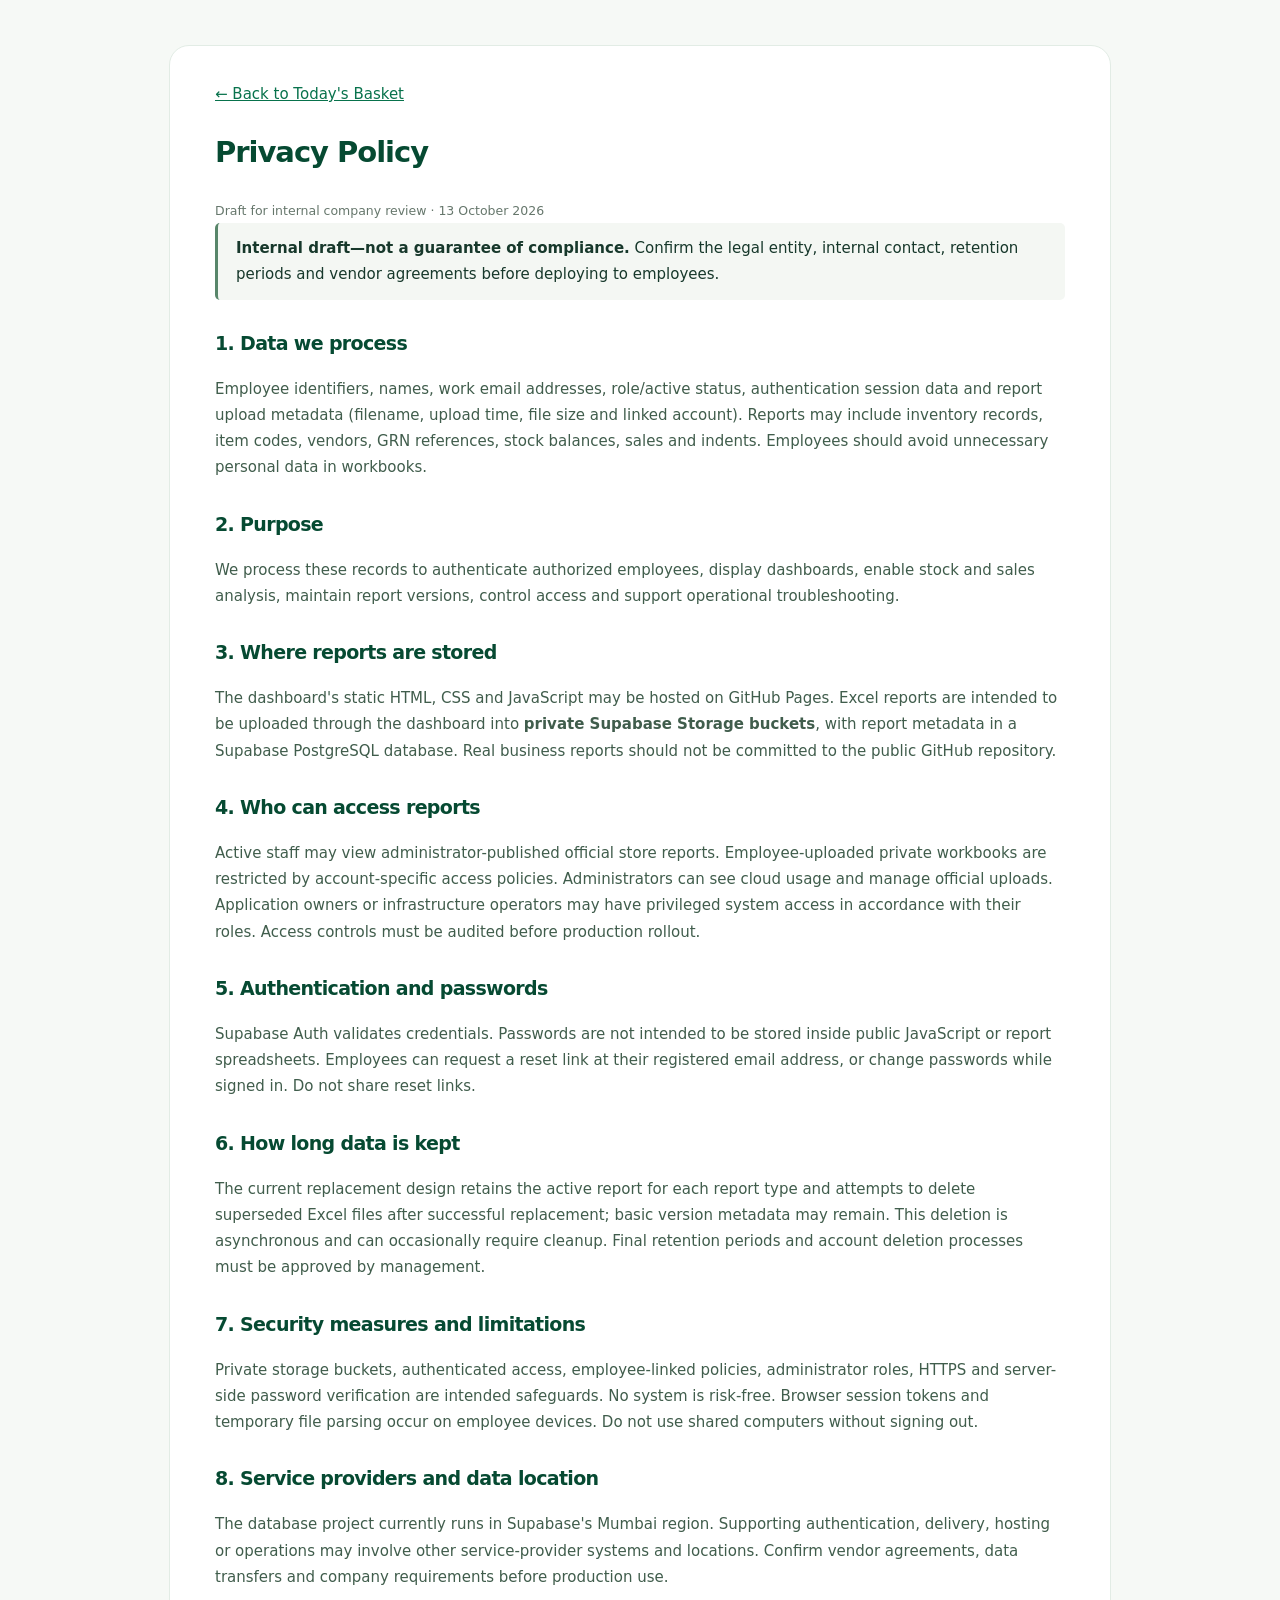
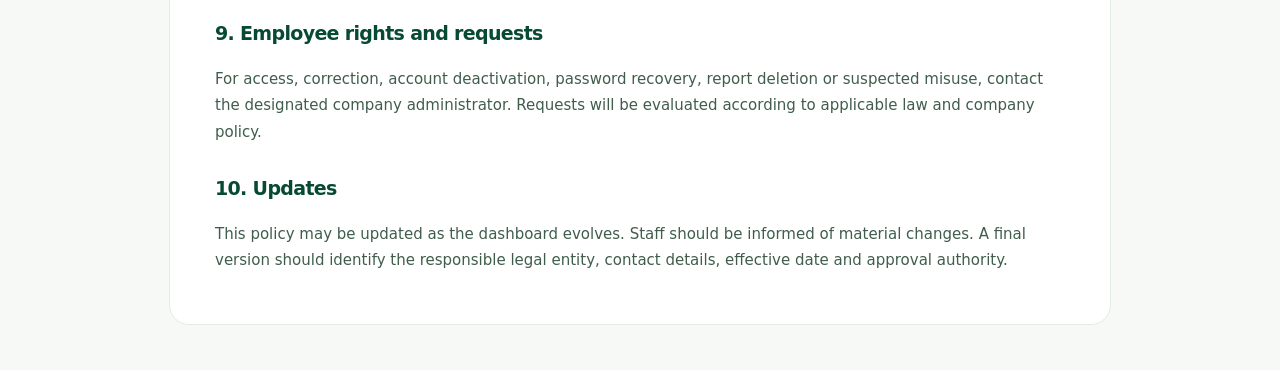
==== privacy.html @ f482ea7e "Add files via upload" ====
<!doctype html><html lang="en"><head><meta charset="utf-8"><meta name="viewport" content="width=device-width,initial-scale=1"><title>Privacy Policy | Today's Basket</title><style>body{font:15px/1.75 Inter,system-ui,sans-serif;background:#f6f9f6;color:#17382b;margin:0}main{max-width:850px;margin:45px auto;padding:35px 45px;background:white;border:1px solid #e2ece5;border-radius:20px}h1,h2{letter-spacing:-.035em;color:#064a32}h1{font-size:29px}h2{font-size:19px;margin-top:27px}p,li{color:#405d4c}a{color:#08724c}small{color:#66776c}.notice{padding:12px 18px;background:#f4f7f3;border-left:3px solid #58866a;border-radius:5px}@media(max-width:680px){main{margin:0;border:0;padding:25px}}</style></head><body><main><a href="index.html">← Back to Today's Basket</a><h1>Privacy Policy</h1><small>Draft for internal company review · 13 October 2026</small><div class="notice"><b>Internal draft—not a guarantee of compliance.</b> Confirm the legal entity, internal contact, retention periods and vendor agreements before deploying to employees.</div>
<h2>1. Data we process</h2><p>Employee identifiers, names, work email addresses, role/active status, authentication session data and report upload metadata (filename, upload time, file size and linked account). Reports may include inventory records, item codes, vendors, GRN references, stock balances, sales and indents. Employees should avoid unnecessary personal data in workbooks.</p>
<h2>2. Purpose</h2><p>We process these records to authenticate authorized employees, display dashboards, enable stock and sales analysis, maintain report versions, control access and support operational troubleshooting.</p>
<h2>3. Where reports are stored</h2><p>The dashboard's static HTML, CSS and JavaScript may be hosted on GitHub Pages. Excel reports are intended to be uploaded through the dashboard into <b>private Supabase Storage buckets</b>, with report metadata in a Supabase PostgreSQL database. Real business reports should not be committed to the public GitHub repository.</p>
<h2>4. Who can access reports</h2><p>Active staff may view administrator-published official store reports. Employee-uploaded private workbooks are restricted by account-specific access policies. Administrators can see cloud usage and manage official uploads. Application owners or infrastructure operators may have privileged system access in accordance with their roles. Access controls must be audited before production rollout.</p>
<h2>5. Authentication and passwords</h2><p>Supabase Auth validates credentials. Passwords are not intended to be stored inside public JavaScript or report spreadsheets. Employees can request a reset link at their registered email address, or change passwords while signed in. Do not share reset links.</p>
<h2>6. How long data is kept</h2><p>The current replacement design retains the active report for each report type and attempts to delete superseded Excel files after successful replacement; basic version metadata may remain. This deletion is asynchronous and can occasionally require cleanup. Final retention periods and account deletion processes must be approved by management.</p>
<h2>7. Security measures and limitations</h2><p>Private storage buckets, authenticated access, employee-linked policies, administrator roles, HTTPS and server-side password verification are intended safeguards. No system is risk-free. Browser session tokens and temporary file parsing occur on employee devices. Do not use shared computers without signing out.</p>
<h2>8. Service providers and data location</h2><p>The database project currently runs in Supabase's Mumbai region. Supporting authentication, delivery, hosting or operations may involve other service-provider systems and locations. Confirm vendor agreements, data transfers and company requirements before production use.</p>
<h2>9. Employee rights and requests</h2><p>For access, correction, account deactivation, password recovery, report deletion or suspected misuse, contact the designated company administrator. Requests will be evaluated according to applicable law and company policy.</p>
<h2>10. Updates</h2><p>This policy may be updated as the dashboard evolves. Staff should be informed of material changes. A final version should identify the responsible legal entity, contact details, effective date and approval authority.</p></main></body></html>
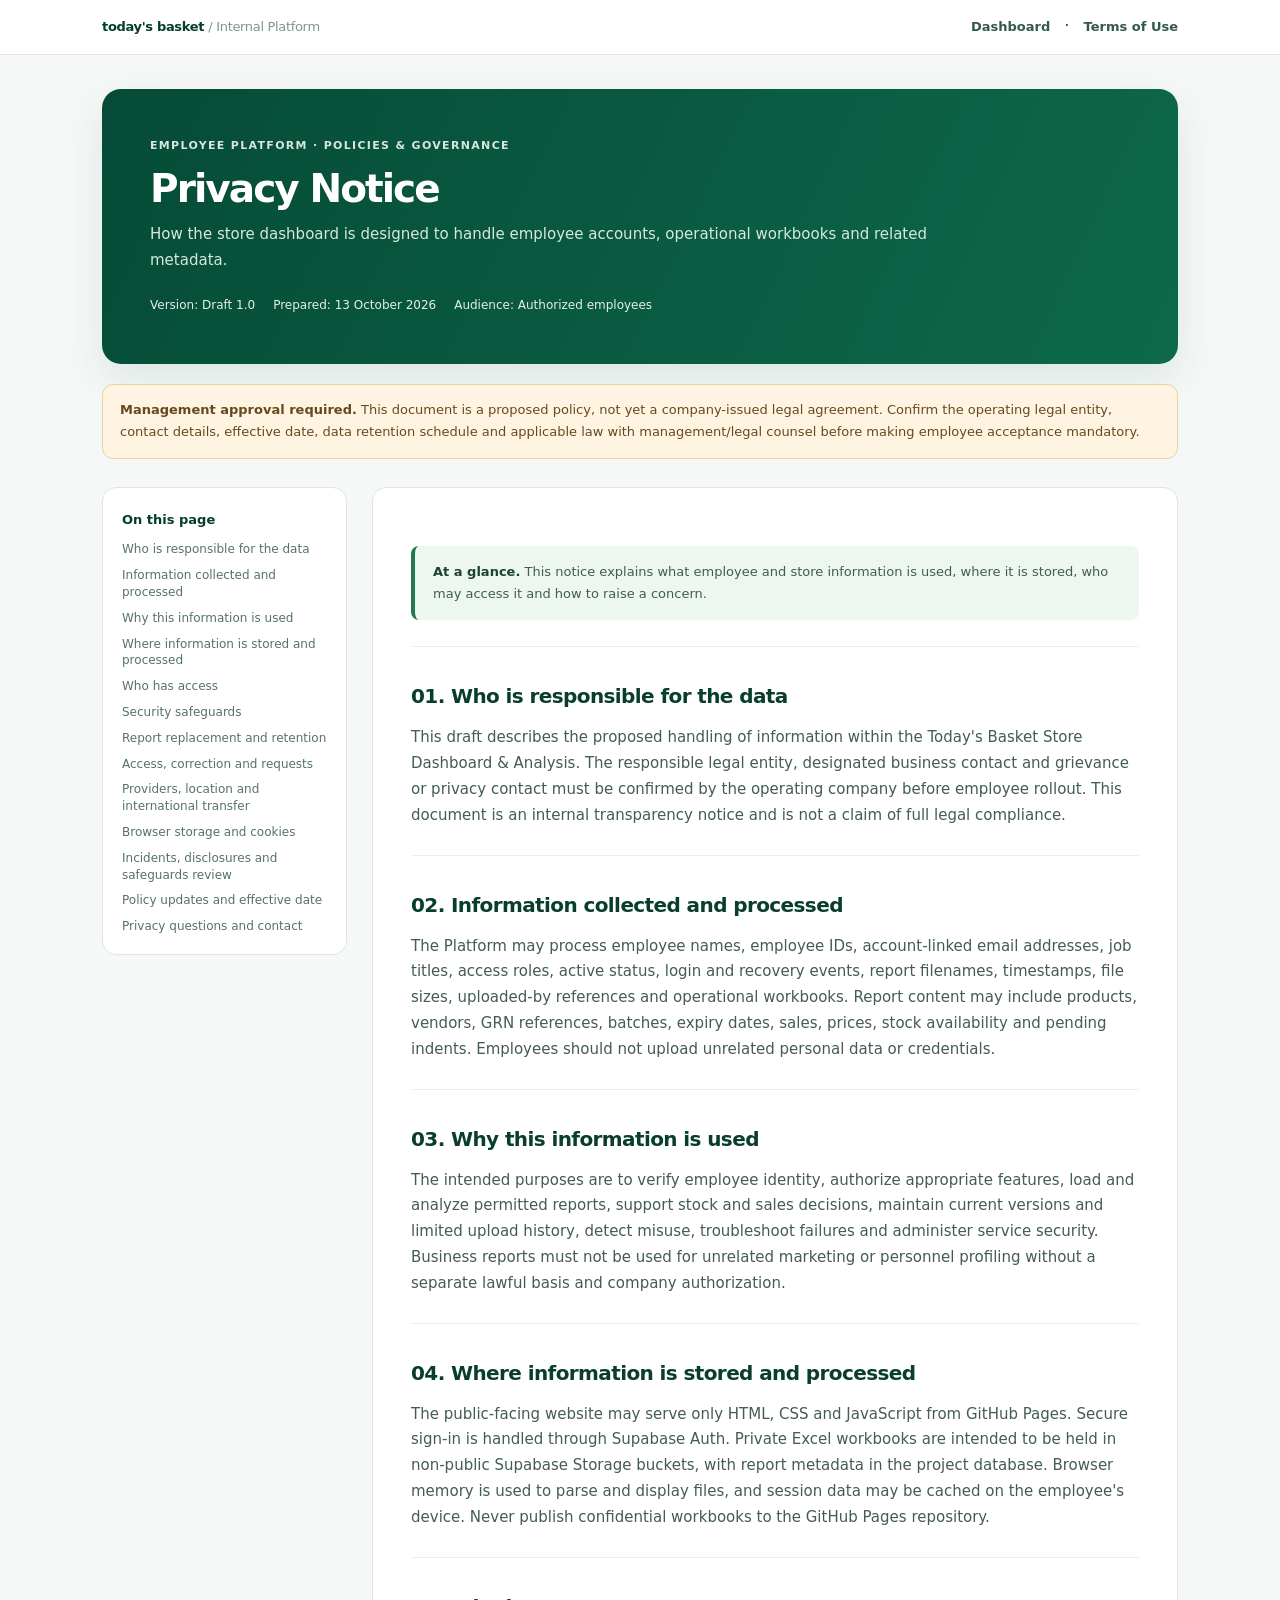
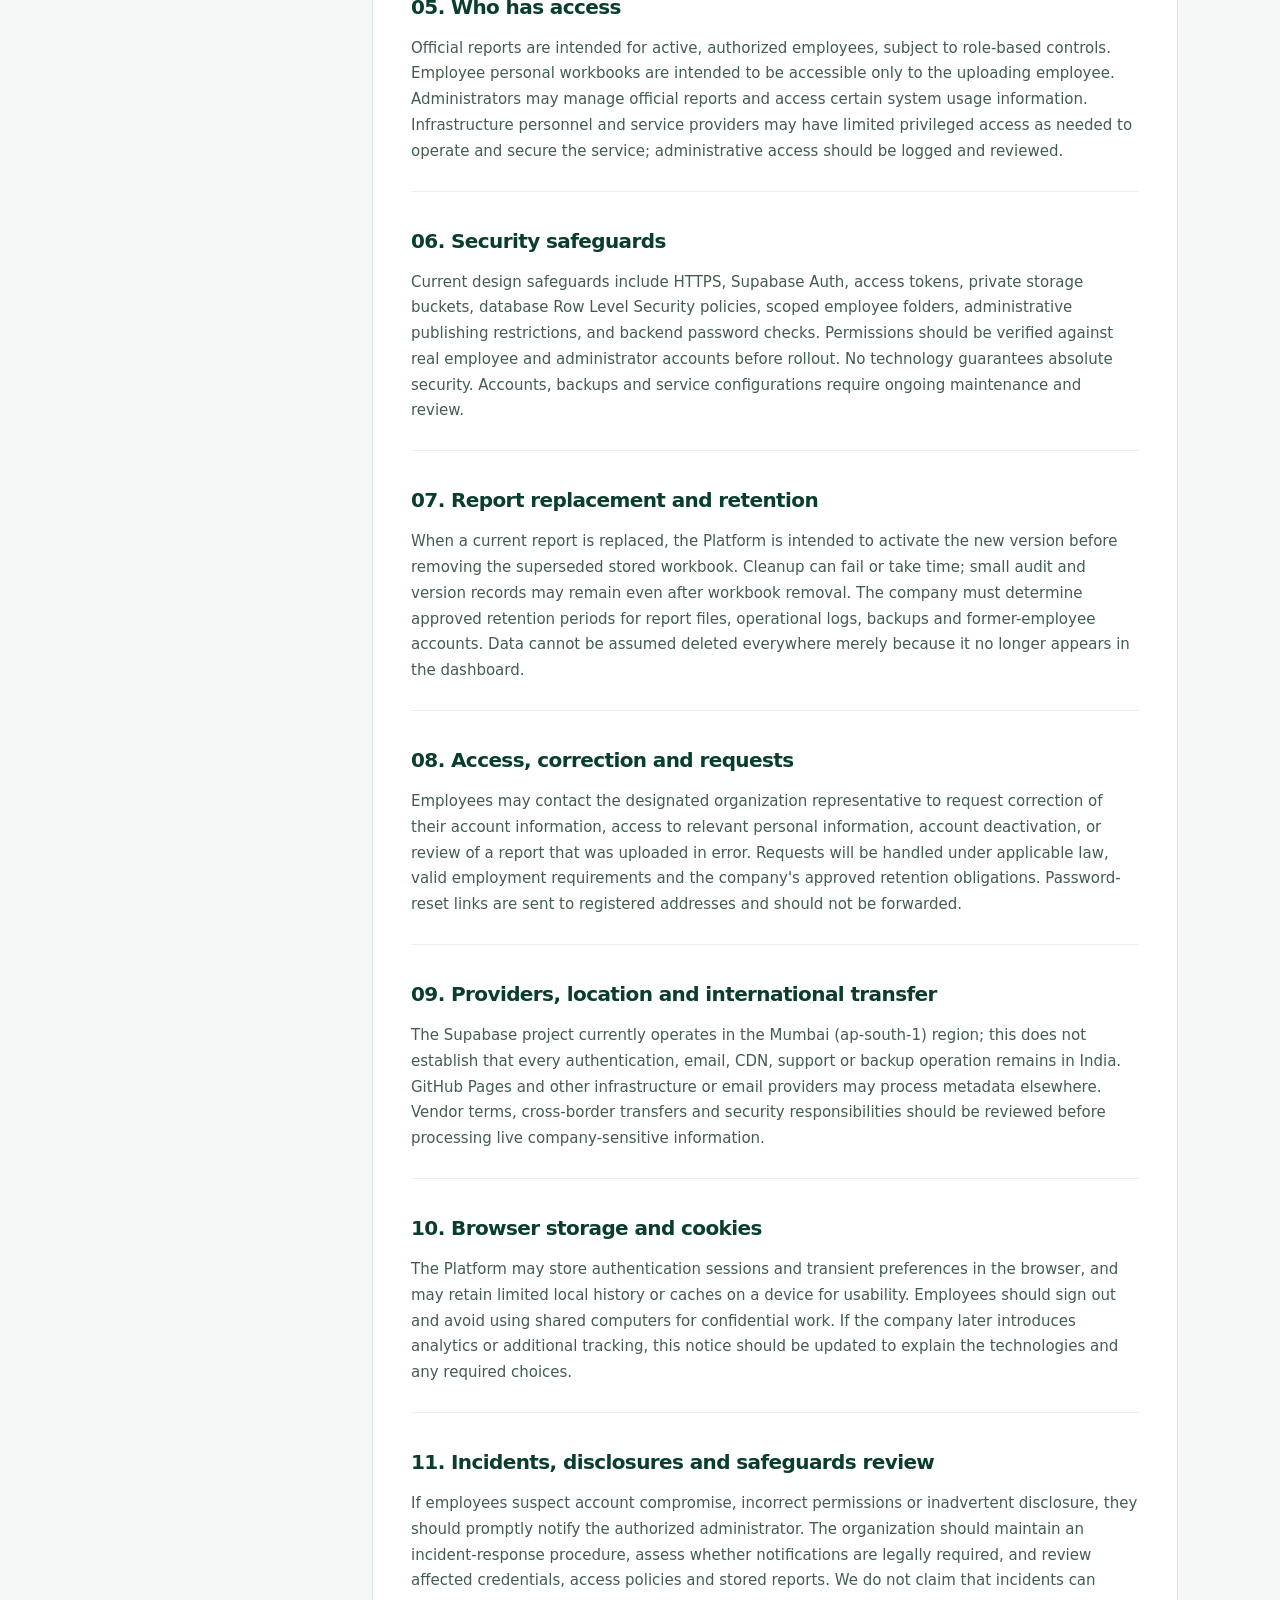
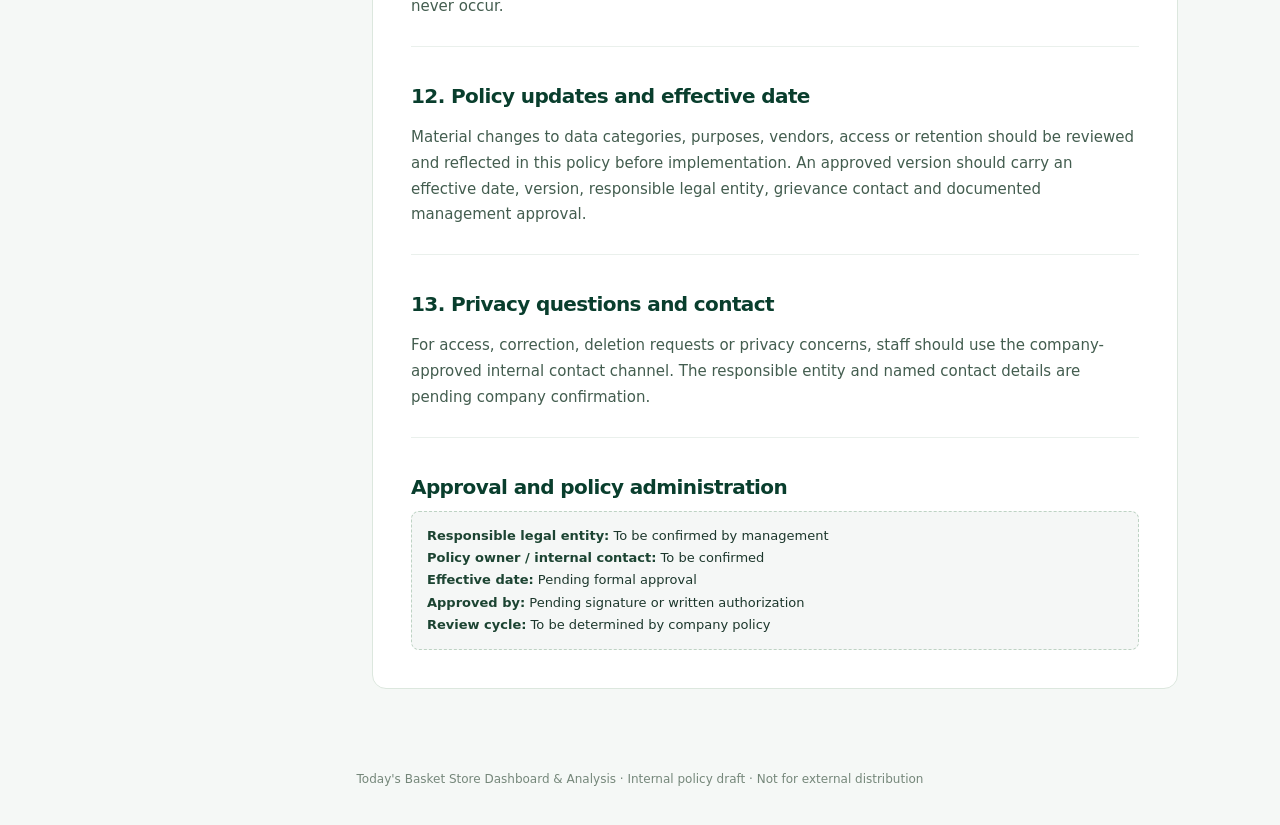
==== commit 2d9740f0: "Add files via upload" ====
--- a/privacy.html
+++ b/privacy.html
@@ -1,11 +1,6 @@
-<!doctype html><html lang="en"><head><meta charset="utf-8"><meta name="viewport" content="width=device-width,initial-scale=1"><title>Privacy Policy | Today's Basket</title><style>body{font:15px/1.75 Inter,system-ui,sans-serif;background:#f6f9f6;color:#17382b;margin:0}main{max-width:850px;margin:45px auto;padding:35px 45px;background:white;border:1px solid #e2ece5;border-radius:20px}h1,h2{letter-spacing:-.035em;color:#064a32}h1{font-size:29px}h2{font-size:19px;margin-top:27px}p,li{color:#405d4c}a{color:#08724c}small{color:#66776c}.notice{padding:12px 18px;background:#f4f7f3;border-left:3px solid #58866a;border-radius:5px}@media(max-width:680px){main{margin:0;border:0;padding:25px}}</style></head><body><main><a href="index.html">← Back to Today's Basket</a><h1>Privacy Policy</h1><small>Draft for internal company review · 13 October 2026</small><div class="notice"><b>Internal draft—not a guarantee of compliance.</b> Confirm the legal entity, internal contact, retention periods and vendor agreements before deploying to employees.</div>
-<h2>1. Data we process</h2><p>Employee identifiers, names, work email addresses, role/active status, authentication session data and report upload metadata (filename, upload time, file size and linked account). Reports may include inventory records, item codes, vendors, GRN references, stock balances, sales and indents. Employees should avoid unnecessary personal data in workbooks.</p>
-<h2>2. Purpose</h2><p>We process these records to authenticate authorized employees, display dashboards, enable stock and sales analysis, maintain report versions, control access and support operational troubleshooting.</p>
-<h2>3. Where reports are stored</h2><p>The dashboard's static HTML, CSS and JavaScript may be hosted on GitHub Pages. Excel reports are intended to be uploaded through the dashboard into <b>private Supabase Storage buckets</b>, with report metadata in a Supabase PostgreSQL database. Real business reports should not be committed to the public GitHub repository.</p>
-<h2>4. Who can access reports</h2><p>Active staff may view administrator-published official store reports. Employee-uploaded private workbooks are restricted by account-specific access policies. Administrators can see cloud usage and manage official uploads. Application owners or infrastructure operators may have privileged system access in accordance with their roles. Access controls must be audited before production rollout.</p>
-<h2>5. Authentication and passwords</h2><p>Supabase Auth validates credentials. Passwords are not intended to be stored inside public JavaScript or report spreadsheets. Employees can request a reset link at their registered email address, or change passwords while signed in. Do not share reset links.</p>
-<h2>6. How long data is kept</h2><p>The current replacement design retains the active report for each report type and attempts to delete superseded Excel files after successful replacement; basic version metadata may remain. This deletion is asynchronous and can occasionally require cleanup. Final retention periods and account deletion processes must be approved by management.</p>
-<h2>7. Security measures and limitations</h2><p>Private storage buckets, authenticated access, employee-linked policies, administrator roles, HTTPS and server-side password verification are intended safeguards. No system is risk-free. Browser session tokens and temporary file parsing occur on employee devices. Do not use shared computers without signing out.</p>
-<h2>8. Service providers and data location</h2><p>The database project currently runs in Supabase's Mumbai region. Supporting authentication, delivery, hosting or operations may involve other service-provider systems and locations. Confirm vendor agreements, data transfers and company requirements before production use.</p>
-<h2>9. Employee rights and requests</h2><p>For access, correction, account deactivation, password recovery, report deletion or suspected misuse, contact the designated company administrator. Requests will be evaluated according to applicable law and company policy.</p>
-<h2>10. Updates</h2><p>This policy may be updated as the dashboard evolves. Staff should be informed of material changes. A final version should identify the responsible legal entity, contact details, effective date and approval authority.</p></main></body></html>+<!doctype html><html lang="en"><head><meta charset="utf-8"><meta name="viewport" content="width=device-width,initial-scale=1"><meta name="color-scheme" content="light"><title>Privacy Notice | Today's Basket</title><style>
+:root{color-scheme:light;--green:#07543c;--deep:#043d2d;--text:#1c372c;--muted:#60756a;--line:#dce7de;--bg:#f5f8f6}
+*{box-sizing:border-box}html{scroll-behavior:smooth}body{margin:0;background:var(--bg);color:var(--text);font-family:Inter,'DM Sans',system-ui,-apple-system,BlinkMacSystemFont,'Segoe UI',sans-serif;line-height:1.72;font-size:15px;-webkit-text-size-adjust:100%}
+header{background:#fff;border-bottom:1px solid var(--line);position:sticky;top:0;z-index:5}nav{max-width:1160px;margin:auto;display:flex;align-items:center;justify-content:space-between;gap:12px;padding:14px clamp(18px,4vw,42px)}nav .brand{font-weight:850;color:var(--deep);letter-spacing:-.025em}nav a{color:#345948;font-weight:700;text-decoration:none;font-size:13px}nav a:hover{text-decoration:underline}
+main{max-width:1160px;margin:34px auto 80px;padding:0 clamp(16px,4vw,42px)}.hero{background:linear-gradient(115deg,#064b37,#0d694a);color:white;border-radius:19px;padding:clamp(24px,5vw,48px);box-shadow:0 16px 40px #064b3719}.eyebrow{text-transform:uppercase;letter-spacing:.12em;font-size:11px;font-weight:850;opacity:.85}h1{font-size:clamp(28px,3.1vw,39px);line-height:1.18;letter-spacing:-.05em;margin:10px 0}h2{font-size:20px;color:#093e2d;letter-spacing:-.03em;line-height:1.35;margin:32px 0 10px}h3{font-size:16px;color:#174b36;line-height:1.4;margin:22px 0 8px}p,li{color:#435d4f}ul,ol{padding-left:23px}.hero p{color:#d6e9de;max-width:790px;margin:10px 0 0}.meta{display:flex;gap:18px;flex-wrap:wrap;font-size:12px;color:#e4f1e8;margin-top:22px}.grid{display:grid;grid-template-columns:245px minmax(0,1fr);gap:25px;margin-top:28px;align-items:start}.toc{background:white;border:1px solid var(--line);border-radius:14px;padding:19px;position:sticky;top:76px}.toc strong{color:var(--deep);font-size:13px}.toc a{display:block;margin-top:9px;color:#567364;text-decoration:none;font-size:12px;line-height:1.4}.toc a:hover{text-decoration:underline;color:var(--deep)}article{background:white;border:1px solid var(--line);border-radius:14px;padding:clamp(20px,3vw,38px);min-width:0}article section{border-top:1px solid #eaf0ec;margin-top:26px;padding-top:4px}article section:first-child{border-top:0;margin-top:0}.callout{background:#edf6ef;border-left:4px solid #257851;border-radius:8px;padding:15px 18px;margin:20px 0}.callout p{margin:0;font-size:13px}.legal-status{background:#fff4e2;border:1px solid #ead3a2;color:#67491f;padding:14px 17px;border-radius:11px;margin-top:20px;font-size:13px}.legal-status strong{color:#67491f}.contact-placeholder{background:#f5f7f6;border:1px dashed #bed3c4;border-radius:8px;padding:13px 15px;font-size:13px}strong{color:#1c4432}a{color:#086444}a:focus-visible{outline:3px solid #2c875a;outline-offset:2px;border-radius:3px}footer{text-align:center;color:#75877a;font-size:12px;padding:0 20px 35px}@media(max-width:900px){.grid{grid-template-columns:1fr}.toc{position:static;display:grid;grid-template-columns:repeat(2,minmax(0,1fr));column-gap:12px}.toc strong{grid-column:1/-1}}@media(max-width:540px){main{margin:16px auto 50px}.grid{gap:16px;margin-top:17px}.toc{grid-template-columns:1fr}article{border-radius:12px}.hero{border-radius:12px}nav{flex-wrap:wrap}}
+</style></head><body><header><nav><a class="brand" href="index.html">today's basket <span style="font-weight:500;color:#7b9887">/ Internal Platform</span></a><div><a href="index.html">Dashboard</a> &nbsp; · &nbsp; <a href="terms.html">Terms of Use</a></div></nav></header><main><div class="hero"><div class="eyebrow">Employee platform · Policies & governance</div><h1>Privacy Notice</h1><p>How the store dashboard is designed to handle employee accounts, operational workbooks and related metadata.</p><div class="meta"><span>Version: Draft 1.0</span><span>Prepared: 13 October 2026</span><span>Audience: Authorized employees</span></div></div><div class="legal-status"><strong>Management approval required.</strong> This document is a proposed policy, not yet a company-issued legal agreement. Confirm the operating legal entity, contact details, effective date, data retention schedule and applicable law with management/legal counsel before making employee acceptance mandatory.</div><div class="grid"><aside class="toc"><strong>On this page</strong><a href="#controller">Who is responsible for the data</a><a href="#information">Information collected and processed</a><a href="#purposes">Why this information is used</a><a href="#flow">Where information is stored and processed</a><a href="#access">Who has access</a><a href="#security">Security safeguards</a><a href="#retention">Report replacement and retention</a><a href="#rights">Access, correction and requests</a><a href="#providers">Providers, location and international transfer</a><a href="#cookies">Browser storage and cookies</a><a href="#incidents">Incidents, disclosures and safeguards review</a><a href="#updates">Policy updates and effective date</a><a href="#contact">Privacy questions and contact</a></aside><article><div class="callout"><p><strong>At a glance.</strong> This notice explains what employee and store information is used, where it is stored, who may access it and how to raise a concern.</p></div><section id="controller"><h2>01. Who is responsible for the data</h2><p>This draft describes the proposed handling of information within the Today&#x27;s Basket Store Dashboard &amp; Analysis. The responsible legal entity, designated business contact and grievance or privacy contact must be confirmed by the operating company before employee rollout. This document is an internal transparency notice and is not a claim of full legal compliance.</p></section><section id="information"><h2>02. Information collected and processed</h2><p>The Platform may process employee names, employee IDs, account-linked email addresses, job titles, access roles, active status, login and recovery events, report filenames, timestamps, file sizes, uploaded-by references and operational workbooks. Report content may include products, vendors, GRN references, batches, expiry dates, sales, prices, stock availability and pending indents. Employees should not upload unrelated personal data or credentials.</p></section><section id="purposes"><h2>03. Why this information is used</h2><p>The intended purposes are to verify employee identity, authorize appropriate features, load and analyze permitted reports, support stock and sales decisions, maintain current versions and limited upload history, detect misuse, troubleshoot failures and administer service security. Business reports must not be used for unrelated marketing or personnel profiling without a separate lawful basis and company authorization.</p></section><section id="flow"><h2>04. Where information is stored and processed</h2><p>The public-facing website may serve only HTML, CSS and JavaScript from GitHub Pages. Secure sign-in is handled through Supabase Auth. Private Excel workbooks are intended to be held in non-public Supabase Storage buckets, with report metadata in the project database. Browser memory is used to parse and display files, and session data may be cached on the employee&#x27;s device. Never publish confidential workbooks to the GitHub Pages repository.</p></section><section id="access"><h2>05. Who has access</h2><p>Official reports are intended for active, authorized employees, subject to role-based controls. Employee personal workbooks are intended to be accessible only to the uploading employee. Administrators may manage official reports and access certain system usage information. Infrastructure personnel and service providers may have limited privileged access as needed to operate and secure the service; administrative access should be logged and reviewed.</p></section><section id="security"><h2>06. Security safeguards</h2><p>Current design safeguards include HTTPS, Supabase Auth, access tokens, private storage buckets, database Row Level Security policies, scoped employee folders, administrative publishing restrictions, and backend password checks. Permissions should be verified against real employee and administrator accounts before rollout. No technology guarantees absolute security. Accounts, backups and service configurations require ongoing maintenance and review.</p></section><section id="retention"><h2>07. Report replacement and retention</h2><p>When a current report is replaced, the Platform is intended to activate the new version before removing the superseded stored workbook. Cleanup can fail or take time; small audit and version records may remain even after workbook removal. The company must determine approved retention periods for report files, operational logs, backups and former-employee accounts. Data cannot be assumed deleted everywhere merely because it no longer appears in the dashboard.</p></section><section id="rights"><h2>08. Access, correction and requests</h2><p>Employees may contact the designated organization representative to request correction of their account information, access to relevant personal information, account deactivation, or review of a report that was uploaded in error. Requests will be handled under applicable law, valid employment requirements and the company&#x27;s approved retention obligations. Password-reset links are sent to registered addresses and should not be forwarded.</p></section><section id="providers"><h2>09. Providers, location and international transfer</h2><p>The Supabase project currently operates in the Mumbai (ap-south-1) region; this does not establish that every authentication, email, CDN, support or backup operation remains in India. GitHub Pages and other infrastructure or email providers may process metadata elsewhere. Vendor terms, cross-border transfers and security responsibilities should be reviewed before processing live company-sensitive information.</p></section><section id="cookies"><h2>10. Browser storage and cookies</h2><p>The Platform may store authentication sessions and transient preferences in the browser, and may retain limited local history or caches on a device for usability. Employees should sign out and avoid using shared computers for confidential work. If the company later introduces analytics or additional tracking, this notice should be updated to explain the technologies and any required choices.</p></section><section id="incidents"><h2>11. Incidents, disclosures and safeguards review</h2><p>If employees suspect account compromise, incorrect permissions or inadvertent disclosure, they should promptly notify the authorized administrator. The organization should maintain an incident-response procedure, assess whether notifications are legally required, and review affected credentials, access policies and stored reports. We do not claim that incidents can never occur.</p></section><section id="updates"><h2>12. Policy updates and effective date</h2><p>Material changes to data categories, purposes, vendors, access or retention should be reviewed and reflected in this policy before implementation. An approved version should carry an effective date, version, responsible legal entity, grievance contact and documented management approval.</p></section><section id="contact"><h2>13. Privacy questions and contact</h2><p>For access, correction, deletion requests or privacy concerns, staff should use the company-approved internal contact channel. The responsible entity and named contact details are pending company confirmation.</p></section><section><h2>Approval and policy administration</h2><div class="contact-placeholder"><strong>Responsible legal entity:</strong> To be confirmed by management<br><strong>Policy owner / internal contact:</strong> To be confirmed<br><strong>Effective date:</strong> Pending formal approval<br><strong>Approved by:</strong> Pending signature or written authorization<br><strong>Review cycle:</strong> To be determined by company policy</div></section></article></div></main><footer>Today's Basket Store Dashboard & Analysis · Internal policy draft · Not for external distribution</footer></body></html>
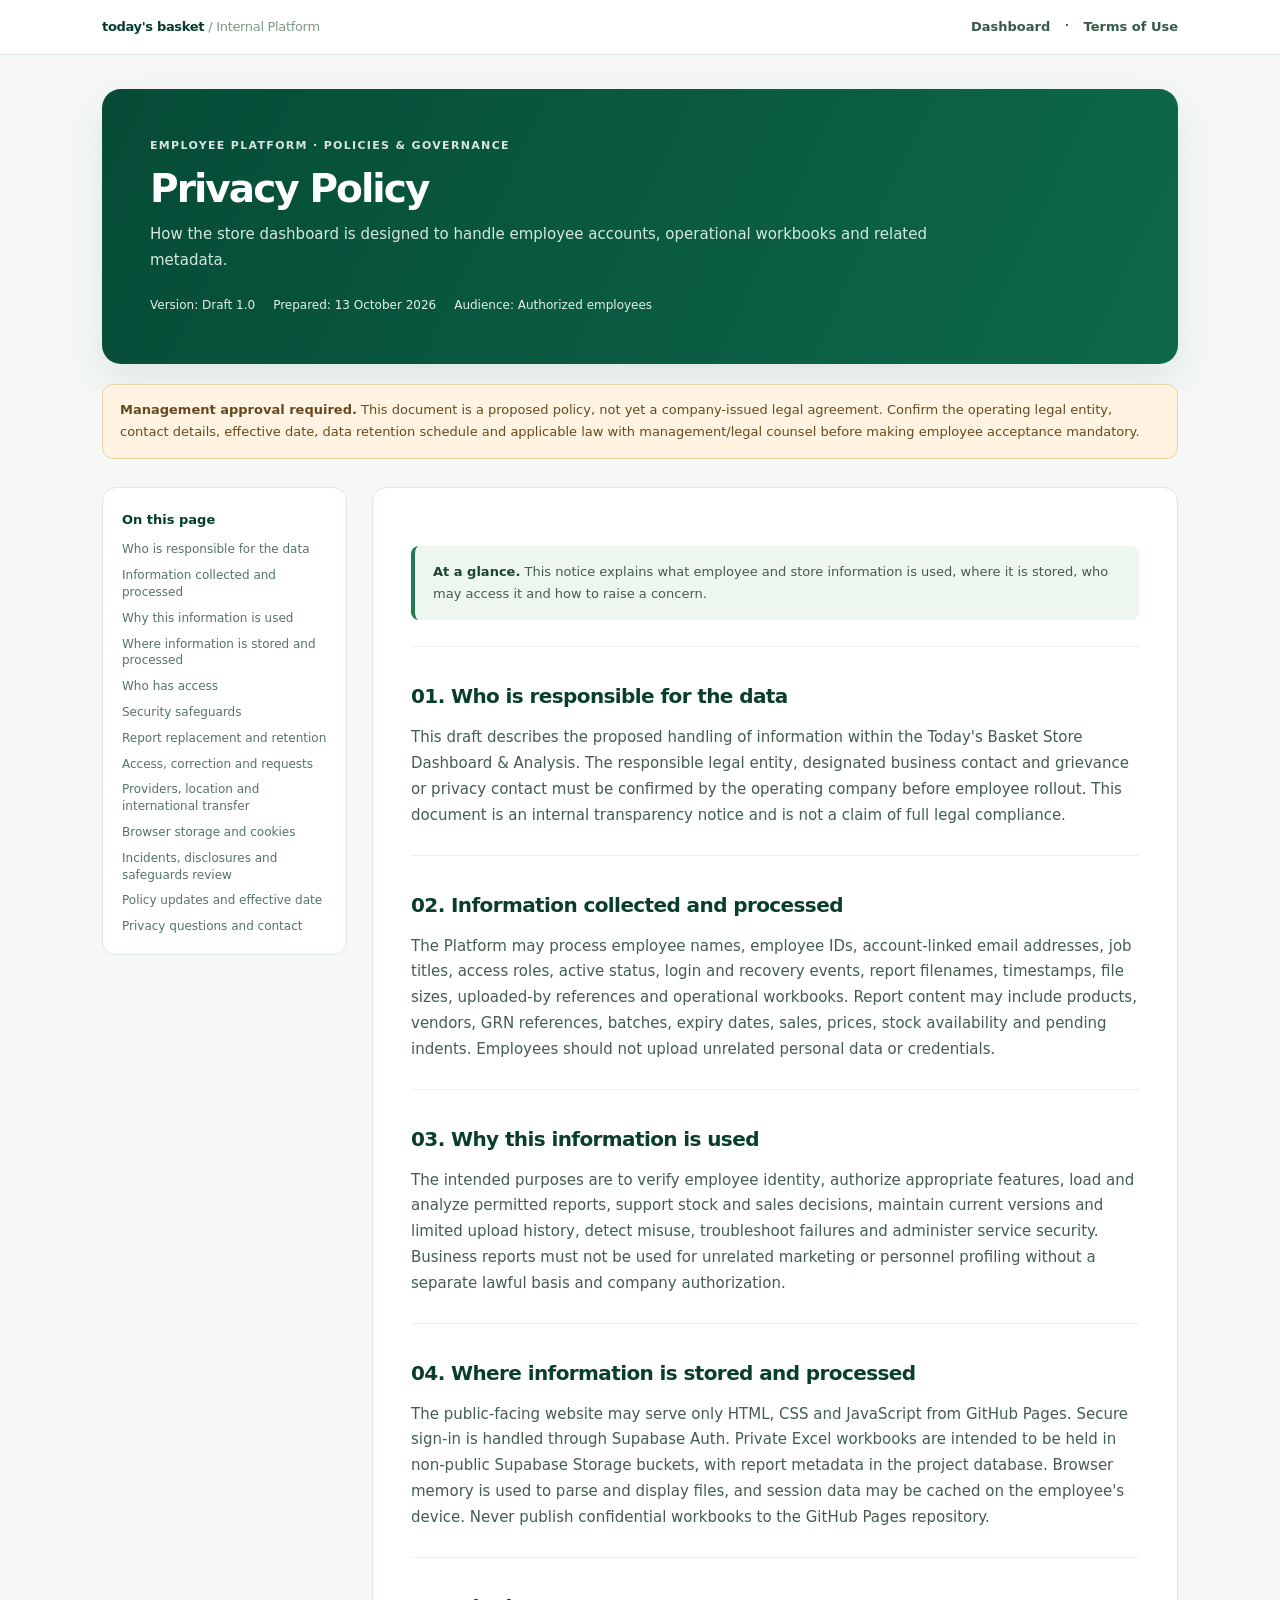
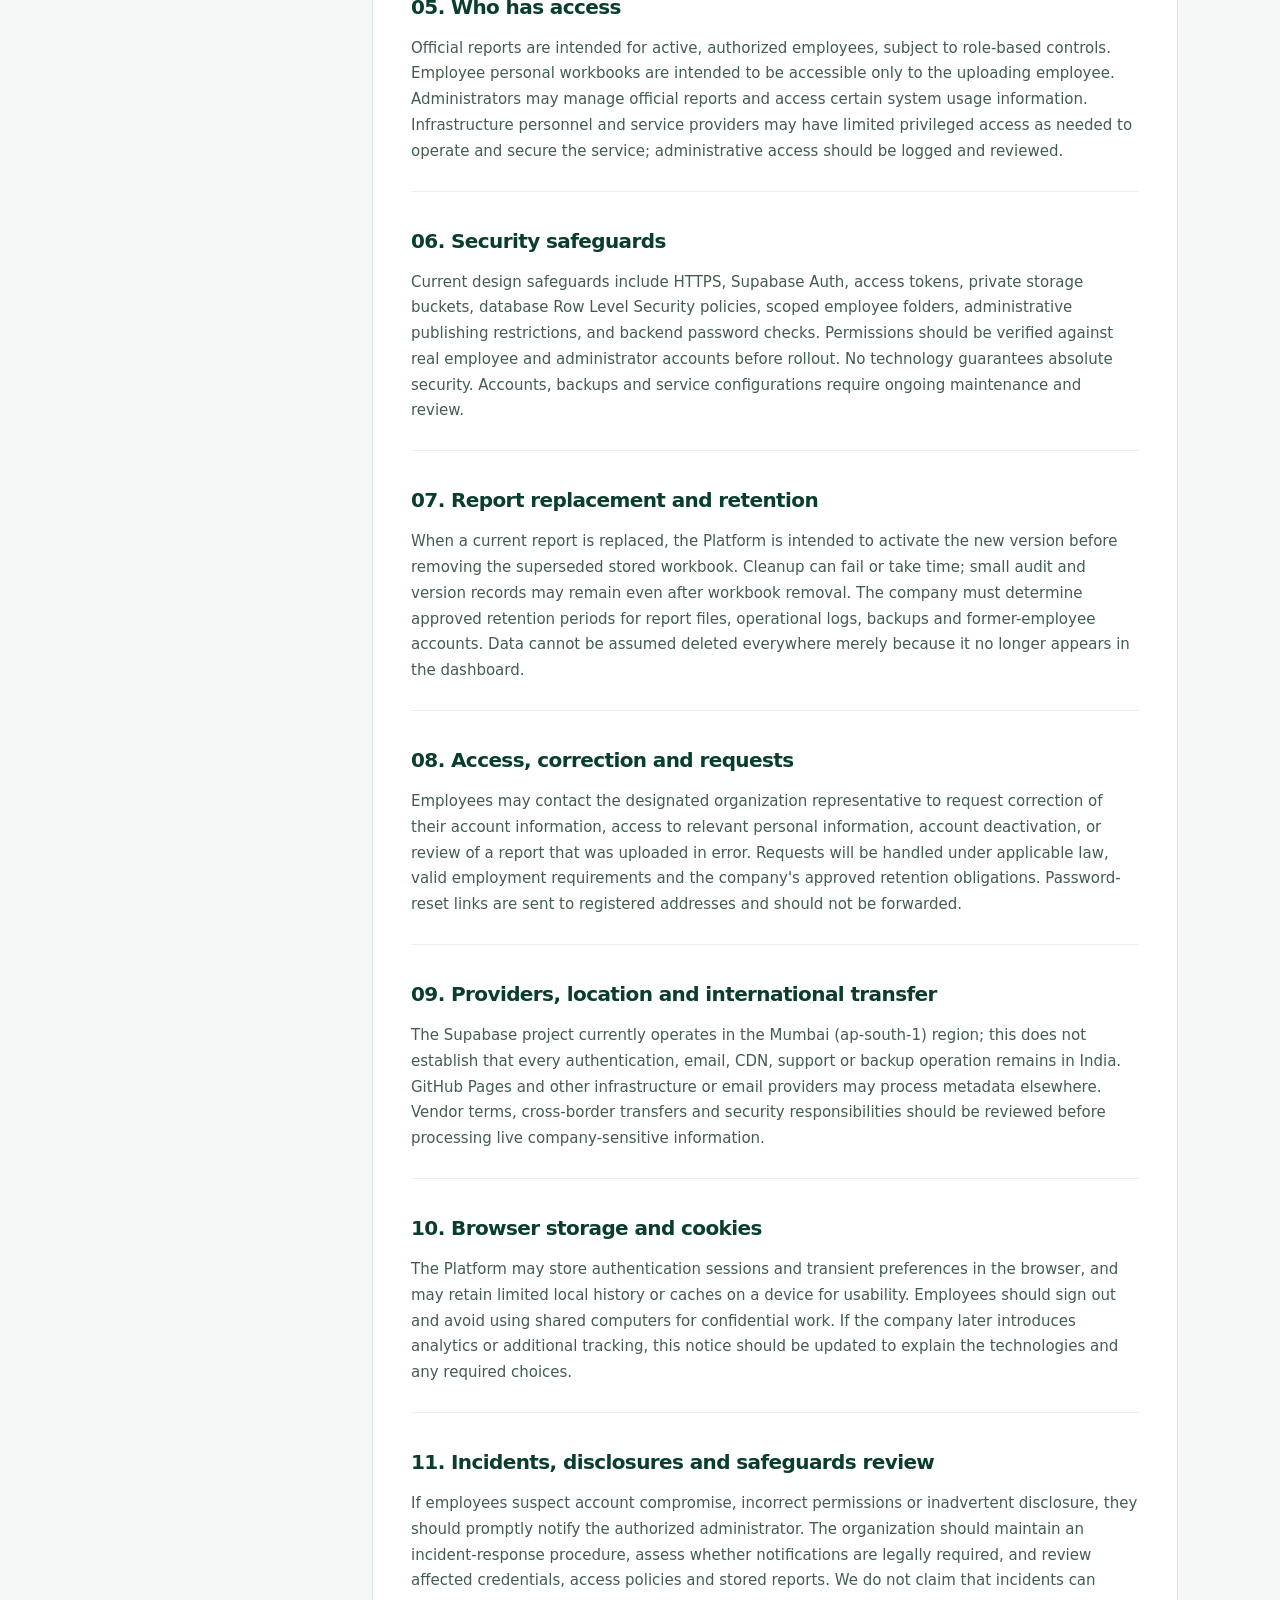
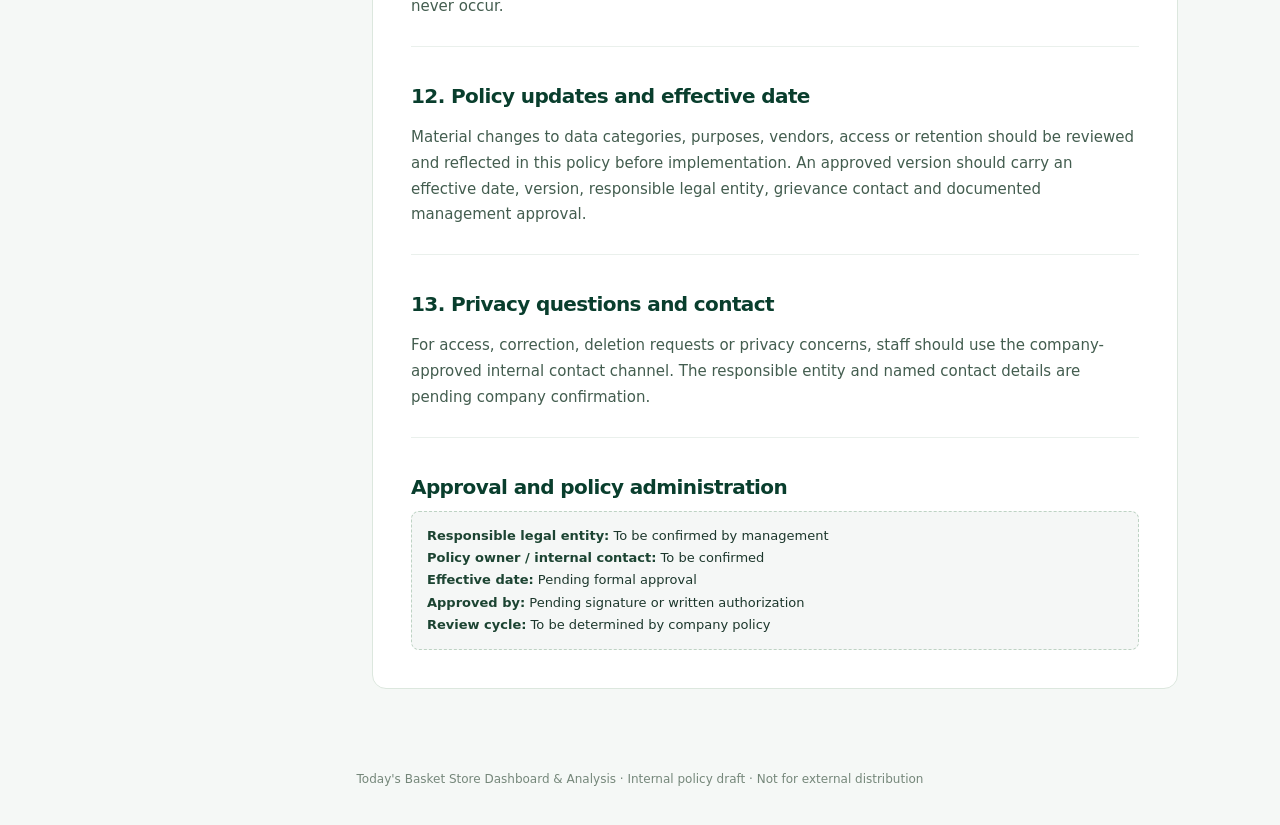
==== commit 519166fa: "Add files via upload" ====
--- a/privacy.html
+++ b/privacy.html
@@ -1,6 +1,6 @@
-<!doctype html><html lang="en"><head><meta charset="utf-8"><meta name="viewport" content="width=device-width,initial-scale=1"><meta name="color-scheme" content="light"><title>Privacy Notice | Today's Basket</title><style>
+<!doctype html><html lang="en"><head><meta charset="utf-8"><meta name="viewport" content="width=device-width,initial-scale=1"><meta name="color-scheme" content="light"><title>Privacy Policy | Today's Basket</title><style>
 :root{color-scheme:light;--green:#07543c;--deep:#043d2d;--text:#1c372c;--muted:#60756a;--line:#dce7de;--bg:#f5f8f6}
 *{box-sizing:border-box}html{scroll-behavior:smooth}body{margin:0;background:var(--bg);color:var(--text);font-family:Inter,'DM Sans',system-ui,-apple-system,BlinkMacSystemFont,'Segoe UI',sans-serif;line-height:1.72;font-size:15px;-webkit-text-size-adjust:100%}
 header{background:#fff;border-bottom:1px solid var(--line);position:sticky;top:0;z-index:5}nav{max-width:1160px;margin:auto;display:flex;align-items:center;justify-content:space-between;gap:12px;padding:14px clamp(18px,4vw,42px)}nav .brand{font-weight:850;color:var(--deep);letter-spacing:-.025em}nav a{color:#345948;font-weight:700;text-decoration:none;font-size:13px}nav a:hover{text-decoration:underline}
 main{max-width:1160px;margin:34px auto 80px;padding:0 clamp(16px,4vw,42px)}.hero{background:linear-gradient(115deg,#064b37,#0d694a);color:white;border-radius:19px;padding:clamp(24px,5vw,48px);box-shadow:0 16px 40px #064b3719}.eyebrow{text-transform:uppercase;letter-spacing:.12em;font-size:11px;font-weight:850;opacity:.85}h1{font-size:clamp(28px,3.1vw,39px);line-height:1.18;letter-spacing:-.05em;margin:10px 0}h2{font-size:20px;color:#093e2d;letter-spacing:-.03em;line-height:1.35;margin:32px 0 10px}h3{font-size:16px;color:#174b36;line-height:1.4;margin:22px 0 8px}p,li{color:#435d4f}ul,ol{padding-left:23px}.hero p{color:#d6e9de;max-width:790px;margin:10px 0 0}.meta{display:flex;gap:18px;flex-wrap:wrap;font-size:12px;color:#e4f1e8;margin-top:22px}.grid{display:grid;grid-template-columns:245px minmax(0,1fr);gap:25px;margin-top:28px;align-items:start}.toc{background:white;border:1px solid var(--line);border-radius:14px;padding:19px;position:sticky;top:76px}.toc strong{color:var(--deep);font-size:13px}.toc a{display:block;margin-top:9px;color:#567364;text-decoration:none;font-size:12px;line-height:1.4}.toc a:hover{text-decoration:underline;color:var(--deep)}article{background:white;border:1px solid var(--line);border-radius:14px;padding:clamp(20px,3vw,38px);min-width:0}article section{border-top:1px solid #eaf0ec;margin-top:26px;padding-top:4px}article section:first-child{border-top:0;margin-top:0}.callout{background:#edf6ef;border-left:4px solid #257851;border-radius:8px;padding:15px 18px;margin:20px 0}.callout p{margin:0;font-size:13px}.legal-status{background:#fff4e2;border:1px solid #ead3a2;color:#67491f;padding:14px 17px;border-radius:11px;margin-top:20px;font-size:13px}.legal-status strong{color:#67491f}.contact-placeholder{background:#f5f7f6;border:1px dashed #bed3c4;border-radius:8px;padding:13px 15px;font-size:13px}strong{color:#1c4432}a{color:#086444}a:focus-visible{outline:3px solid #2c875a;outline-offset:2px;border-radius:3px}footer{text-align:center;color:#75877a;font-size:12px;padding:0 20px 35px}@media(max-width:900px){.grid{grid-template-columns:1fr}.toc{position:static;display:grid;grid-template-columns:repeat(2,minmax(0,1fr));column-gap:12px}.toc strong{grid-column:1/-1}}@media(max-width:540px){main{margin:16px auto 50px}.grid{gap:16px;margin-top:17px}.toc{grid-template-columns:1fr}article{border-radius:12px}.hero{border-radius:12px}nav{flex-wrap:wrap}}
-</style></head><body><header><nav><a class="brand" href="index.html">today's basket <span style="font-weight:500;color:#7b9887">/ Internal Platform</span></a><div><a href="index.html">Dashboard</a> &nbsp; · &nbsp; <a href="terms.html">Terms of Use</a></div></nav></header><main><div class="hero"><div class="eyebrow">Employee platform · Policies & governance</div><h1>Privacy Notice</h1><p>How the store dashboard is designed to handle employee accounts, operational workbooks and related metadata.</p><div class="meta"><span>Version: Draft 1.0</span><span>Prepared: 13 October 2026</span><span>Audience: Authorized employees</span></div></div><div class="legal-status"><strong>Management approval required.</strong> This document is a proposed policy, not yet a company-issued legal agreement. Confirm the operating legal entity, contact details, effective date, data retention schedule and applicable law with management/legal counsel before making employee acceptance mandatory.</div><div class="grid"><aside class="toc"><strong>On this page</strong><a href="#controller">Who is responsible for the data</a><a href="#information">Information collected and processed</a><a href="#purposes">Why this information is used</a><a href="#flow">Where information is stored and processed</a><a href="#access">Who has access</a><a href="#security">Security safeguards</a><a href="#retention">Report replacement and retention</a><a href="#rights">Access, correction and requests</a><a href="#providers">Providers, location and international transfer</a><a href="#cookies">Browser storage and cookies</a><a href="#incidents">Incidents, disclosures and safeguards review</a><a href="#updates">Policy updates and effective date</a><a href="#contact">Privacy questions and contact</a></aside><article><div class="callout"><p><strong>At a glance.</strong> This notice explains what employee and store information is used, where it is stored, who may access it and how to raise a concern.</p></div><section id="controller"><h2>01. Who is responsible for the data</h2><p>This draft describes the proposed handling of information within the Today&#x27;s Basket Store Dashboard &amp; Analysis. The responsible legal entity, designated business contact and grievance or privacy contact must be confirmed by the operating company before employee rollout. This document is an internal transparency notice and is not a claim of full legal compliance.</p></section><section id="information"><h2>02. Information collected and processed</h2><p>The Platform may process employee names, employee IDs, account-linked email addresses, job titles, access roles, active status, login and recovery events, report filenames, timestamps, file sizes, uploaded-by references and operational workbooks. Report content may include products, vendors, GRN references, batches, expiry dates, sales, prices, stock availability and pending indents. Employees should not upload unrelated personal data or credentials.</p></section><section id="purposes"><h2>03. Why this information is used</h2><p>The intended purposes are to verify employee identity, authorize appropriate features, load and analyze permitted reports, support stock and sales decisions, maintain current versions and limited upload history, detect misuse, troubleshoot failures and administer service security. Business reports must not be used for unrelated marketing or personnel profiling without a separate lawful basis and company authorization.</p></section><section id="flow"><h2>04. Where information is stored and processed</h2><p>The public-facing website may serve only HTML, CSS and JavaScript from GitHub Pages. Secure sign-in is handled through Supabase Auth. Private Excel workbooks are intended to be held in non-public Supabase Storage buckets, with report metadata in the project database. Browser memory is used to parse and display files, and session data may be cached on the employee&#x27;s device. Never publish confidential workbooks to the GitHub Pages repository.</p></section><section id="access"><h2>05. Who has access</h2><p>Official reports are intended for active, authorized employees, subject to role-based controls. Employee personal workbooks are intended to be accessible only to the uploading employee. Administrators may manage official reports and access certain system usage information. Infrastructure personnel and service providers may have limited privileged access as needed to operate and secure the service; administrative access should be logged and reviewed.</p></section><section id="security"><h2>06. Security safeguards</h2><p>Current design safeguards include HTTPS, Supabase Auth, access tokens, private storage buckets, database Row Level Security policies, scoped employee folders, administrative publishing restrictions, and backend password checks. Permissions should be verified against real employee and administrator accounts before rollout. No technology guarantees absolute security. Accounts, backups and service configurations require ongoing maintenance and review.</p></section><section id="retention"><h2>07. Report replacement and retention</h2><p>When a current report is replaced, the Platform is intended to activate the new version before removing the superseded stored workbook. Cleanup can fail or take time; small audit and version records may remain even after workbook removal. The company must determine approved retention periods for report files, operational logs, backups and former-employee accounts. Data cannot be assumed deleted everywhere merely because it no longer appears in the dashboard.</p></section><section id="rights"><h2>08. Access, correction and requests</h2><p>Employees may contact the designated organization representative to request correction of their account information, access to relevant personal information, account deactivation, or review of a report that was uploaded in error. Requests will be handled under applicable law, valid employment requirements and the company&#x27;s approved retention obligations. Password-reset links are sent to registered addresses and should not be forwarded.</p></section><section id="providers"><h2>09. Providers, location and international transfer</h2><p>The Supabase project currently operates in the Mumbai (ap-south-1) region; this does not establish that every authentication, email, CDN, support or backup operation remains in India. GitHub Pages and other infrastructure or email providers may process metadata elsewhere. Vendor terms, cross-border transfers and security responsibilities should be reviewed before processing live company-sensitive information.</p></section><section id="cookies"><h2>10. Browser storage and cookies</h2><p>The Platform may store authentication sessions and transient preferences in the browser, and may retain limited local history or caches on a device for usability. Employees should sign out and avoid using shared computers for confidential work. If the company later introduces analytics or additional tracking, this notice should be updated to explain the technologies and any required choices.</p></section><section id="incidents"><h2>11. Incidents, disclosures and safeguards review</h2><p>If employees suspect account compromise, incorrect permissions or inadvertent disclosure, they should promptly notify the authorized administrator. The organization should maintain an incident-response procedure, assess whether notifications are legally required, and review affected credentials, access policies and stored reports. We do not claim that incidents can never occur.</p></section><section id="updates"><h2>12. Policy updates and effective date</h2><p>Material changes to data categories, purposes, vendors, access or retention should be reviewed and reflected in this policy before implementation. An approved version should carry an effective date, version, responsible legal entity, grievance contact and documented management approval.</p></section><section id="contact"><h2>13. Privacy questions and contact</h2><p>For access, correction, deletion requests or privacy concerns, staff should use the company-approved internal contact channel. The responsible entity and named contact details are pending company confirmation.</p></section><section><h2>Approval and policy administration</h2><div class="contact-placeholder"><strong>Responsible legal entity:</strong> To be confirmed by management<br><strong>Policy owner / internal contact:</strong> To be confirmed<br><strong>Effective date:</strong> Pending formal approval<br><strong>Approved by:</strong> Pending signature or written authorization<br><strong>Review cycle:</strong> To be determined by company policy</div></section></article></div></main><footer>Today's Basket Store Dashboard & Analysis · Internal policy draft · Not for external distribution</footer></body></html>+</style></head><body><header><nav><a class="brand" href="index.html">today's basket <span style="font-weight:500;color:#7b9887">/ Internal Platform</span></a><div><a href="index.html">Dashboard</a> &nbsp; · &nbsp; <a href="terms.html">Terms of Use</a></div></nav></header><main><div class="hero"><div class="eyebrow">Employee platform · Policies & governance</div><h1>Privacy Policy</h1><p>How the store dashboard is designed to handle employee accounts, operational workbooks and related metadata.</p><div class="meta"><span>Version: Draft 1.0</span><span>Prepared: 13 October 2026</span><span>Audience: Authorized employees</span></div></div><div class="legal-status"><strong>Management approval required.</strong> This document is a proposed policy, not yet a company-issued legal agreement. Confirm the operating legal entity, contact details, effective date, data retention schedule and applicable law with management/legal counsel before making employee acceptance mandatory.</div><div class="grid"><aside class="toc"><strong>On this page</strong><a href="#controller">Who is responsible for the data</a><a href="#information">Information collected and processed</a><a href="#purposes">Why this information is used</a><a href="#flow">Where information is stored and processed</a><a href="#access">Who has access</a><a href="#security">Security safeguards</a><a href="#retention">Report replacement and retention</a><a href="#rights">Access, correction and requests</a><a href="#providers">Providers, location and international transfer</a><a href="#cookies">Browser storage and cookies</a><a href="#incidents">Incidents, disclosures and safeguards review</a><a href="#updates">Policy updates and effective date</a><a href="#contact">Privacy questions and contact</a></aside><article><div class="callout"><p><strong>At a glance.</strong> This notice explains what employee and store information is used, where it is stored, who may access it and how to raise a concern.</p></div><section id="controller"><h2>01. Who is responsible for the data</h2><p>This draft describes the proposed handling of information within the Today&#x27;s Basket Store Dashboard &amp; Analysis. The responsible legal entity, designated business contact and grievance or privacy contact must be confirmed by the operating company before employee rollout. This document is an internal transparency notice and is not a claim of full legal compliance.</p></section><section id="information"><h2>02. Information collected and processed</h2><p>The Platform may process employee names, employee IDs, account-linked email addresses, job titles, access roles, active status, login and recovery events, report filenames, timestamps, file sizes, uploaded-by references and operational workbooks. Report content may include products, vendors, GRN references, batches, expiry dates, sales, prices, stock availability and pending indents. Employees should not upload unrelated personal data or credentials.</p></section><section id="purposes"><h2>03. Why this information is used</h2><p>The intended purposes are to verify employee identity, authorize appropriate features, load and analyze permitted reports, support stock and sales decisions, maintain current versions and limited upload history, detect misuse, troubleshoot failures and administer service security. Business reports must not be used for unrelated marketing or personnel profiling without a separate lawful basis and company authorization.</p></section><section id="flow"><h2>04. Where information is stored and processed</h2><p>The public-facing website may serve only HTML, CSS and JavaScript from GitHub Pages. Secure sign-in is handled through Supabase Auth. Private Excel workbooks are intended to be held in non-public Supabase Storage buckets, with report metadata in the project database. Browser memory is used to parse and display files, and session data may be cached on the employee&#x27;s device. Never publish confidential workbooks to the GitHub Pages repository.</p></section><section id="access"><h2>05. Who has access</h2><p>Official reports are intended for active, authorized employees, subject to role-based controls. Employee personal workbooks are intended to be accessible only to the uploading employee. Administrators may manage official reports and access certain system usage information. Infrastructure personnel and service providers may have limited privileged access as needed to operate and secure the service; administrative access should be logged and reviewed.</p></section><section id="security"><h2>06. Security safeguards</h2><p>Current design safeguards include HTTPS, Supabase Auth, access tokens, private storage buckets, database Row Level Security policies, scoped employee folders, administrative publishing restrictions, and backend password checks. Permissions should be verified against real employee and administrator accounts before rollout. No technology guarantees absolute security. Accounts, backups and service configurations require ongoing maintenance and review.</p></section><section id="retention"><h2>07. Report replacement and retention</h2><p>When a current report is replaced, the Platform is intended to activate the new version before removing the superseded stored workbook. Cleanup can fail or take time; small audit and version records may remain even after workbook removal. The company must determine approved retention periods for report files, operational logs, backups and former-employee accounts. Data cannot be assumed deleted everywhere merely because it no longer appears in the dashboard.</p></section><section id="rights"><h2>08. Access, correction and requests</h2><p>Employees may contact the designated organization representative to request correction of their account information, access to relevant personal information, account deactivation, or review of a report that was uploaded in error. Requests will be handled under applicable law, valid employment requirements and the company&#x27;s approved retention obligations. Password-reset links are sent to registered addresses and should not be forwarded.</p></section><section id="providers"><h2>09. Providers, location and international transfer</h2><p>The Supabase project currently operates in the Mumbai (ap-south-1) region; this does not establish that every authentication, email, CDN, support or backup operation remains in India. GitHub Pages and other infrastructure or email providers may process metadata elsewhere. Vendor terms, cross-border transfers and security responsibilities should be reviewed before processing live company-sensitive information.</p></section><section id="cookies"><h2>10. Browser storage and cookies</h2><p>The Platform may store authentication sessions and transient preferences in the browser, and may retain limited local history or caches on a device for usability. Employees should sign out and avoid using shared computers for confidential work. If the company later introduces analytics or additional tracking, this notice should be updated to explain the technologies and any required choices.</p></section><section id="incidents"><h2>11. Incidents, disclosures and safeguards review</h2><p>If employees suspect account compromise, incorrect permissions or inadvertent disclosure, they should promptly notify the authorized administrator. The organization should maintain an incident-response procedure, assess whether notifications are legally required, and review affected credentials, access policies and stored reports. We do not claim that incidents can never occur.</p></section><section id="updates"><h2>12. Policy updates and effective date</h2><p>Material changes to data categories, purposes, vendors, access or retention should be reviewed and reflected in this policy before implementation. An approved version should carry an effective date, version, responsible legal entity, grievance contact and documented management approval.</p></section><section id="contact"><h2>13. Privacy questions and contact</h2><p>For access, correction, deletion requests or privacy concerns, staff should use the company-approved internal contact channel. The responsible entity and named contact details are pending company confirmation.</p></section><section><h2>Approval and policy administration</h2><div class="contact-placeholder"><strong>Responsible legal entity:</strong> To be confirmed by management<br><strong>Policy owner / internal contact:</strong> To be confirmed<br><strong>Effective date:</strong> Pending formal approval<br><strong>Approved by:</strong> Pending signature or written authorization<br><strong>Review cycle:</strong> To be determined by company policy</div></section></article></div></main><footer>Today's Basket Store Dashboard & Analysis · Internal policy draft · Not for external distribution</footer></body></html>
